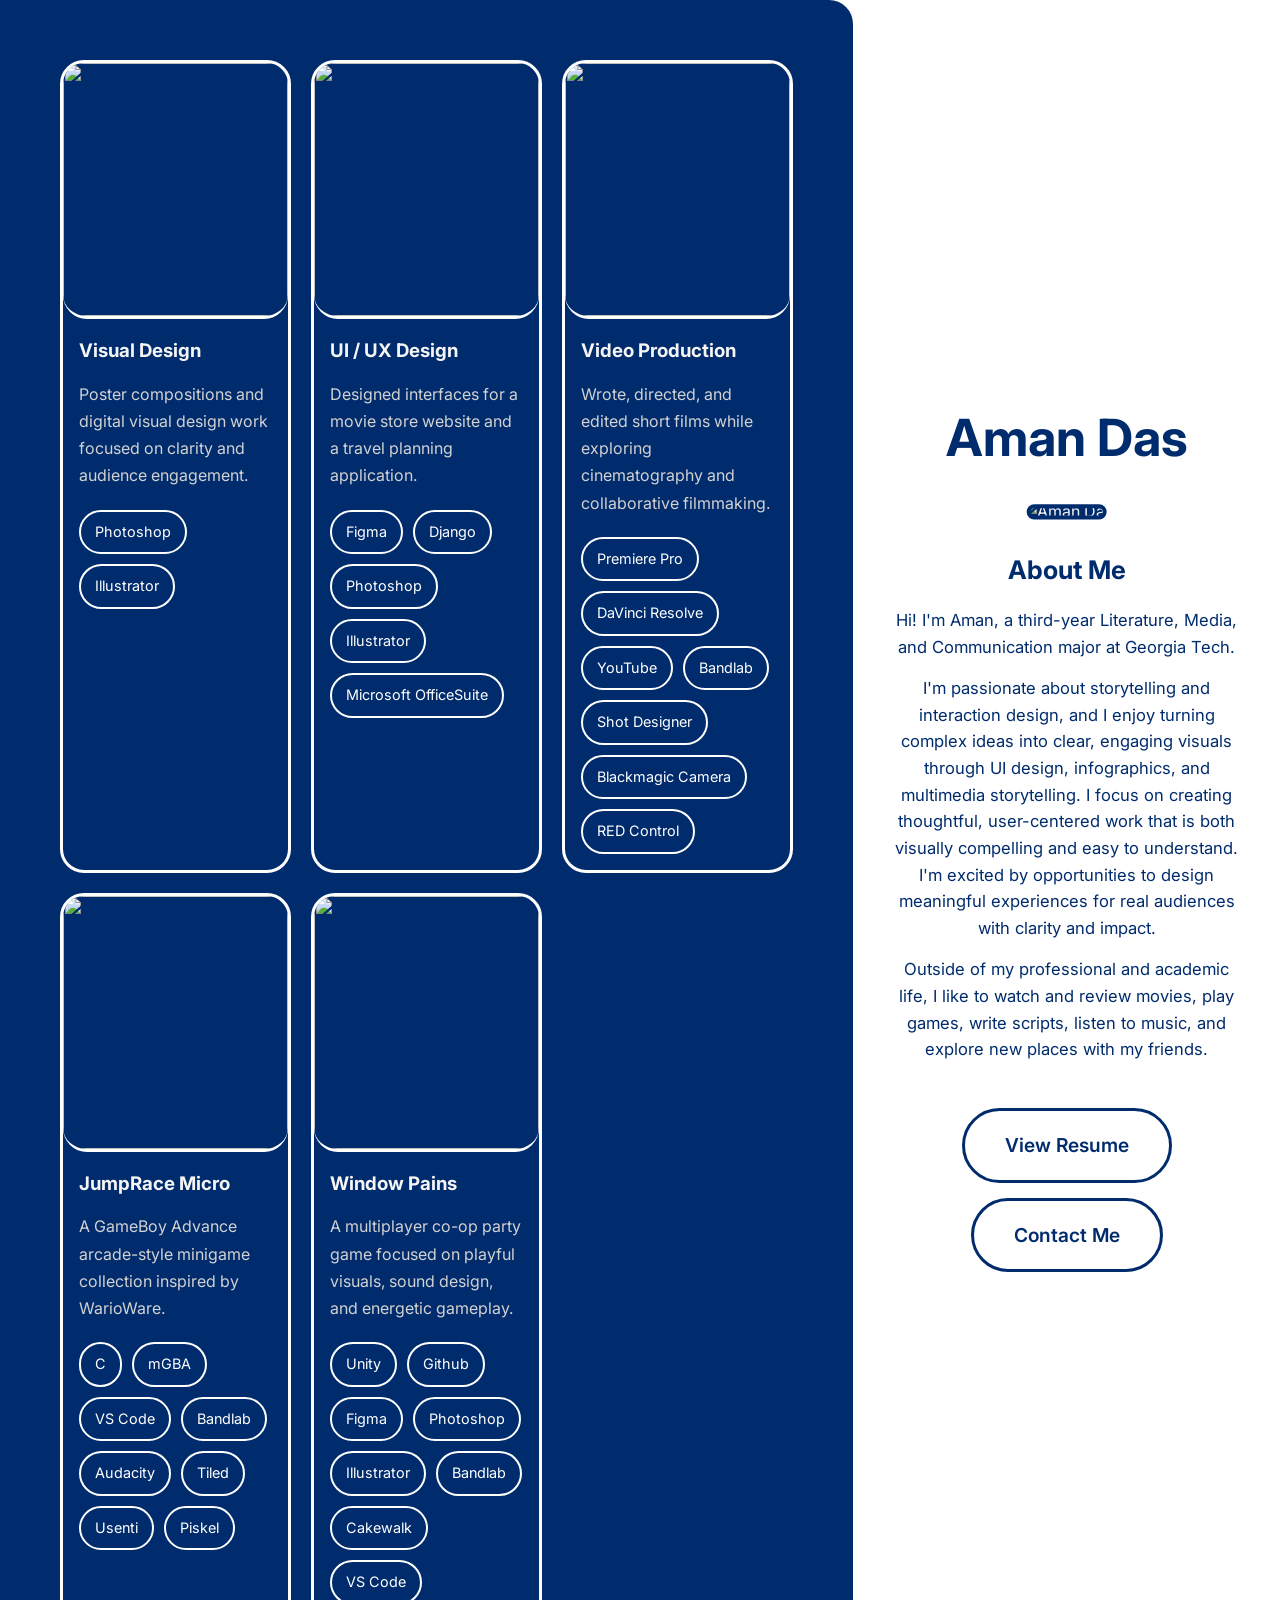
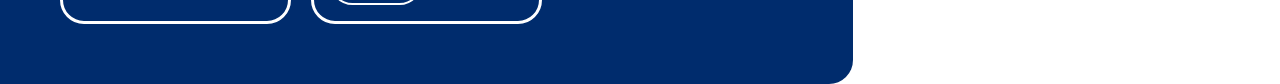
==== index.html @ cfcc7aed "Initial Commit" ====
<!DOCTYPE html>
<html lang="en">
<head>
    <meta charset="UTF-8" />
    <meta name="viewport" content="width=device-width, initial-scale=1.0" />
    <title>Aman Das | Portfolio</title>

    <link rel="stylesheet" href="style.css">

    <link rel="preconnect" href="https://fonts.googleapis.com">
    <link rel="preconnect" href="https://fonts.gstatic.com" crossorigin>

    <link href="https://fonts.googleapis.com/css2?family=Inter:wght@300;400;500;600;700&display=swap" rel="stylesheet">
</head>

<body>

<div class="main-layout">

    <!-- LEFT SIDE: PROJECTS -->
    <section class="projects-section">
        <div class="projects-grid">

            <!-- Visual Design -->
            <a href="visualDesign.html" class="project-card">
                <div class="project-image">
                    <img src="images/VD0.jpeg">
                </div>
                <div class="project-content">
                    <h3>Visual Design</h3>
                    <p>
                        Poster compositions and digital visual design work
                        focused on clarity and audience engagement.
                    </p>
                    <div class="tools">
                        <div class="tool">Photoshop</div>
                        <div class="tool">Illustrator</div>
                    </div>
                </div>
            </a>

            <!-- UI DESIGN -->
            <a href="ui.html" class="project-card">
                <div class="project-image">
                    <img src="images/UI0.png">
                </div>
                <div class="project-content">
                    <h3>UI / UX Design</h3>
                    <p>
                        Designed interfaces for a movie store website and a
                        travel planning application.
                    </p>
                    <div class="tools">
                        <div class="tool">Figma</div>
                        <div class="tool">Django</div>
                        <div class="tool">Photoshop</div>
                        <div class="tool">Illustrator</div>
                        <div class="tool">Microsoft OfficeSuite</div>
                    </div>
                </div>
            </a>

            <!-- VIDEO -->
            <a href="vp.html" class="project-card">
                <div class="project-image">
                    <img src="images/VP0.jpg">
                </div>
                <div class="project-content">
                    <h3>Video Production</h3>
                    <p>
                        Wrote, directed, and edited short films while exploring
                        cinematography and collaborative filmmaking.
                    </p>
                    <div class="tools">
                        <div class="tool">Premiere Pro</div>
                        <div class="tool">DaVinci Resolve</div>
                        <div class="tool">YouTube</div>
                        <div class="tool">Bandlab</div>
                        <div class="tool">Shot Designer</div>
                        <div class="tool">Blackmagic Camera</div>
                        <div class="tool">RED Control</div>
                    </div>
                </div>
            </a>

            <!-- GAME DESIGN -->
            <div class="project-card" onclick="window.location.href='jrm.html'" style="cursor:pointer">
                <div class="project-image">
                    <img src="Images/JRM0.png">
                </div>
                <div class="project-content">
                    <h3>JumpRace Micro</h3>
                    <p>
                        A GameBoy Advance arcade-style minigame collection
                        inspired by WarioWare.
                    </p>
                    <div class="tools">
                        <div class="tool">C</div>
                        <div class="tool">mGBA</div>
                        <div class="tool">VS Code</div>
                        <div class="tool">Bandlab</div>
                        <div class="tool">Audacity</div>
                        <div class="tool">Tiled</div>
                        <div class="tool">Usenti</div>
                        <div class="tool">Piskel</div>
                    </div>
                </div>
            </div>

            <!-- WINDOW PAINS -->
            <div class="project-card" onclick="window.location.href='wp.html'" style="cursor:pointer">
                <div class="project-image">
                    <img src="images/WP0.png">
                </div>
                <div class="project-content">
                    <h3>Window Pains</h3>
                    <p>
                        A multiplayer co-op party game focused on playful
                        visuals, sound design, and energetic gameplay.
                    </p>
                    <div class="tools">
                        <div class="tool">Unity</div>
                        <div class="tool">Github</div>
                        <div class="tool">Figma</div>
                        <div class="tool">Photoshop</div>
                        <div class="tool">Illustrator</div>
                        <div class="tool">Bandlab</div>
                        <div class="tool">Cakewalk</div>
                        <div class="tool">VS Code</div>
                    </div>
                </div>
            </div>

        </div>
    </section>

    <!-- RIGHT SIDE: CONTENT -->
    <section class="content-section">
        <div class="content-wrapper">
            <h1 class="main-title">
                <span>Aman Das</span>
            </h1>

            <div class="about-container-vertical">
                <div class="about-image-wrapper">
                    <img src="images/about.jpg" alt="Aman Das" class="about-image-vertical">
                </div>
                <div class="about-card-vertical">
                    <h2>About Me</h2>
                    <p>
                        Hi! I'm Aman, a third-year Literature, Media, and Communication major at Georgia Tech. 
                    </p>
                    <p>
                        I'm passionate about storytelling and interaction design, and I enjoy turning complex ideas into clear, engaging visuals through UI design, infographics, and multimedia storytelling. I focus on creating thoughtful, user-centered work that is both visually compelling and easy to understand. I'm excited by opportunities to design meaningful experiences for real audiences with clarity and impact.
                    </p>
                    <p>
                        Outside of my professional and academic life, I like to watch and review movies, play games, write scripts, listen to music, and explore new places with my friends.
                    </p>
                </div>
            </div>

            <div class="content-buttons">
                <a href="Aman Das Resume (May 2026).pdf" download class="btn btn-primary">View Resume</a>
                <a href="contact.html" class="btn btn-secondary">Contact Me</a>
            </div>
        </div>
    </section>

</div>

</body>
</html>
---- style.css ----
* {
    margin: 0;
    padding: 0;
    box-sizing: border-box;
}

body {
    font-family: 'Inter', sans-serif;
    background:  #002c6d;
    color: #f5f5f5;
    line-height: 1.7;
}

a {
    text-decoration: none;
    color: inherit;
}

img {
    width: 100%;
    display: block;
}

/* NAV */

nav {
    display: none;
}

/* HOME BUTTON */

.home-btn {
    position: fixed;
    top: 20px;
    right: 24px;
    z-index: 1000;
    color: #002c6d;
    border: 3px solid #002c6d;
    padding: 8px 18px;
    border-radius: 999px;
    font-family: 'Inter', sans-serif;
    font-size: 1.5rem;
    font-weight: 500;
    letter-spacing: 0.03em;
    backdrop-filter: blur(8px);
    transition: background 0.2s, color 0.2s, border-color 0.2s, transform 0.2s;
    cursor: pointer;
}

.home-btn:hover {
    background: #002c6d;
    color: #ffffff;
    border-color: #002c6d;
    transform: translateY(-3px);
}

.home-btn-light {
    color: #ffffff;
    border-color: #ffffff;
}

.home-btn-light:hover {
    background: #ffffff;
    color: #002c6d;
    border-color: #ffffff;
    transform: translateY(-3px);
}

.logo {
    font-size: 1.2rem;
    font-weight: 700;
}

.nav-links {
    display: flex;
    gap: 28px;
}

.nav-links a {
    color: #d6d6d6;
    transition: 0.3s;
}

.nav-links a:hover {
    color: white;
}

/* MAIN LAYOUT - TWO COLUMN (1/3 and 2/3) */

.main-layout {
    background: #ffffff;
    display: grid;
    grid-template-columns: 2fr 1fr;
    min-height: 100vh;
    gap: 0;
}

.projects-section {
    background: #002c6d;
    border-radius: 0px 24px 24px 0px;
    padding: 40px;
    flex: 1;
    overflow-y: auto;
    display: flex;
    flex-direction: column;
    justify-content: center;
    align-items: center;
}

.content-section {
    background: #ffffff;
    padding: 40px;
    display: flex;
    flex-direction: column;
    justify-content: center;
    align-items: center;
    overflow-y: auto;
}

.content-wrapper {
    max-width: 100%;
    width: 100%;
    text-align: center;
}

.main-title {
    font-size: clamp(2rem, 4vw, 4.5rem);
    line-height: 1.05;
    margin-bottom: 30px;
    color: #002c6d;
}

.main-title span {
    color: #002c6d;
}

.about-container-vertical {
    display: flex;
    flex-direction: column;
    gap: 20px;
    margin-bottom: 30px;
    align-items: center;
}

.about-image-wrapper {
    background: #002c6d;
    padding: 3px;
    border-radius: 24px;
    display: flex;
    align-items: center;
    justify-content: center;
    clip-path: inset(9px round 24px);
}

.about-image-vertical {
    width: 100%;
    height: auto;
    max-width: 420px;
    object-fit: contain;
    clip-path: inset(10px round 24px);
}

.about-card-vertical {
    background: transparent;
}

.about-card-vertical h2 {
    margin-bottom: 15px;
    color: #002c6d;
    font-size: clamp(1.2rem, 2vw, 2.3rem);
}

.about-card-vertical p {
    color: #002c6d;
    margin-bottom: 15px;
    line-height: 1.6;
    font-size: clamp(0.9rem, 1.3vw, 1.4rem);
}

.content-buttons {
    display: flex;
    gap: 15px;
    flex-wrap: wrap;
    justify-content: center;
}

/* HERO */

.hero {
    min-height: 100vh;

    display: flex;
    align-items: center;

    padding: 140px 8%;

    background:
        linear-gradient(to bottom right,
        rgba(0,0,0,0.7),
        rgba(15,17,21,0.95)),

        url('images/indexBG.jpg');

    background-size: cover;
    background-position: center;
}

.hero-content {
    max-width: 1200px;
    margin: 0 auto;
}

.about-container {
    display: flex;
    flex-direction: row;
    gap: 30px;
    align-items: stretch;
    margin-bottom: 30px;
    justify-content: center;
}

.about-image {
    width: auto;
    height: 75%;
    object-fit: cover;
    object-position: center;
    border-radius: 50px;
    flex-shrink: 0;
    clip-path: inset(20px round 24px);
    margin-top: -20px;
}

.hero h1 {
    font-size: clamp(2rem, 4vw, 4.5rem);
    line-height: 1.05;
    margin-bottom: 34px;
    text-align: center;
}

.hero h1 span {
    color: #7ec8ff;
}

.hero p {
    color: #d7d7d7;
    font-size: 1.15rem;
    margin-bottom: 35px;
}

.hero-buttons {
    display: flex;
    gap: 18px;
    justify-content: center;
}

.btn {
    padding: 18px 40px;
    border-radius: 999px;
    font-size: 1.2rem;
    font-weight: 600;
    transition: 0.3s;
}

.btn-primary {
    background: #ffffff;
    color: #002c6d;
    border: 3px solid #002c6d;
}

.btn-secondary {
    border: 3px solid #002c6d;
    color: #002c6d;
}

.btn:hover {
    transform: translateY(-3px);
}

.btn-primary:hover {
    background: #002c6d;
    color: #ffffff;
    border-color: #002c6d;
}

.btn-secondary:hover {
    background: #002c6d;
    color: #ffffff;
    border-color: #002c6d;
}

/* PAGE */

.page-section {
    padding: 150px 8% 100px;
    max-width: 1200px;
    margin: 0 auto;
    background: #002c6d;
}

.section-title {
    font-size: clamp(1.5rem, 2.5vw, 3rem);
    margin-bottom: 50px;
    text-align: center;
}

/* ABOUT */

.about-grid {
    display: grid;
    grid-template-columns: 1fr 1fr;
    gap: 30px;
}

.about-card {
    background: #171b22;
    padding: 40px;
    border-radius: 24px;
}

.about-card h3 {
    margin-bottom: 18px;
}

/* PROJECTS */

.projects-grid {
    display: grid;
    grid-template-columns: repeat(3, 1fr);
    gap: 20px;
    margin: 20px;
}

a.project-card {
    text-decoration: none;
    color: inherit;
}

.project-card {
    background: #002c6d;
    border-radius: 24px;
    overflow: hidden;
    transition: transform 0.3s, background 0.3s, color 0.3s, border-color 0.3s;
    transition: 0.3s;
    display: flex;
    flex-direction: column;
    border: 3px solid white;
}

.project-card:hover {
    transform: translateY(-8px);
    background: #ffffff;
    color: #002c6d;
    border-color: #002c6d;
}

.project-card:hover .project-image {
    border-bottom-color: #002c6d;
}

.project-card:hover .project-content p {
    color: #002c6d;
}

.project-card:hover .tool {
    background: #ffffff;
    color: #002c6d;
    border-color: #002c6d;
}

.project-image {
    height: clamp(160px, 20vw, 280px);
    border-bottom-right-radius: 24px;
    border-bottom-left-radius: 24px;
    overflow: hidden;
    flex-shrink: 0;
    border-bottom: 3px solid white;
}

.project-image img {
    height: 100%;
    object-fit: cover;
    width: 100%;
}

.project-content {
    padding: 16px;
    flex: 1;
    display: flex;
    flex-direction: column;
    overflow: hidden;
}

.project-content h3 {
    margin-bottom: 14px;
}

.project-content p {
    color: #d2d2d2;
    margin-bottom: 20px;
}

.tools {
    display: flex;
    gap: 10px;
    flex-wrap: wrap;
}

.tool {
    background: #002c6d;
    color: #ffffff;
    padding: 8px 14px;
    border-radius: 999px;
    font-size: 0.9rem;
    border: 2px solid #ffffff;
}

/* CONTACT */

.contact-box {
    background: #ffffff;

    padding: 60px;
    border-radius: 30px;
    text-align: center;
}

.contact-box h1 {
    margin-bottom: 18px;
    color: #002c6d;
}

.contact-box p {
    color: #002c6d;
    margin-bottom: 35px;
}

.contact-links {
    display: flex;
    justify-content: center;
    gap: 40px;
    flex-wrap: wrap;
}

.contact-item {
    display: flex;
    align-items: center;
    gap: 15px;
}

.contact-text {
    color: #002c6d;
    font-size: 1rem;
}

.contact-links a {
    background: #ffffff;
    border: 2px solid #002c6d;
    color: #002c6d;
    padding: 14px 24px;
    border-radius: 999px;
    transition: 0.3s;
}

.contact-links a:hover {
    background: #002c6d;
    color: #ffffff;
    border-color: #002c6d;
    transform: translateY(-3px);
}

/* CONTACT PAGE — fluid scaling */

.contact-page .contact-box {
    padding: clamp(30px, 6vw, 90px);
    border-radius: clamp(20px, 3vw, 45px);
}

.contact-page .contact-box h1 {
    font-size: clamp(1.6rem, 3vw, 3rem);
    margin-bottom: clamp(14px, 2vw, 27px);
}

.contact-page .contact-box p {
    font-size: clamp(0.95rem, 1.5vw, 1.5rem);
    margin-bottom: clamp(28px, 4vw, 53px);
}

.contact-page .contact-links {
    gap: clamp(24px, 4vw, 60px);
    flex-wrap: wrap;
}

.contact-page .contact-item {
    gap: clamp(12px, 1.8vw, 23px);
}

.contact-page .contact-text {
    font-size: clamp(0.85rem, 1.3vw, 1.5rem);
}

.contact-page .contact-links a {
    padding: clamp(10px, 1.5vw, 21px) clamp(18px, 2.5vw, 36px);
    font-size: clamp(0.85rem, 1.3vw, 1.5rem);
    border-width: 3px;
}

/* MOBILE */

@media (max-width: 900px) {

    .main-layout {
        grid-template-columns: 1fr;
    }

    .projects-grid {
        grid-template-columns: repeat(2, 1fr);
    }

    .about-grid {
        grid-template-columns: 1fr;
    }

    .about-container {
        flex-direction: column;
    }

    .hero h1 {
        font-size: 3rem;
    }

    .main-title {
        font-size: 2.5rem;
    }

}

@media (max-width: 650px) {

    .nav-links {
        display: none;
    }

    .hero h1 {
        font-size: 2.3rem;
    }

    .page-section {
        padding: 130px 5% 80px;
    }

    .projects-section {
        padding: 20px;
    }

    .content-section {
        padding: 40px 20px;
    }

    .main-title {
        font-size: 2rem;
    }

}

/* VISUAL DESIGN SECTION */

.project-detail-header {
    text-align: center;
    padding: 20px 10px;
}

.project-title {
    font-size: clamp(2rem, 5vw, 5.5rem);
    color: #002c6d;
}

.project-tools {
    font-size: clamp(0.9rem, 1.8vw, 2.1rem);
    color: #002c6d;
}

.visual-design-page {
    background: #ffffff;
}

/* DESIGN INTRO SECTION */

html:has(.visual-design-page) body {
    display: flex;
    flex-direction: column;
    min-height: 100vh;
}

html:has(.visual-design-page) .design-intro-section {
    flex: 1;
}

.design-intro-section {
    display: grid;
    grid-template-columns: 1fr 2fr;
    grid-template-rows: 1fr;
    gap: 0;
    background: #ffffff;
    padding-top: 0;
}

.design-intro-box {
    background: #002c6d;
    color: #ffffff;
    padding: 60px 30px;
    display: flex;
    align-items: center;
    justify-content: center;
    align-self: stretch;
    clip-path: inset(20px round 24px);
}

.design-intro-box p {
    font-size: clamp(1rem, 1.8vw, 2.15rem);
    line-height: 1.8;
    text-align: center;
    color: #ffffff;
}

.design-image-grid {
    display: grid;
    grid-template-columns: 1fr 1fr;
    grid-template-rows: 1fr 1fr;
    gap: 12px;
    padding: 20px;
    background: #ffffff;
}

.design-img-cell {
    display: flex;
    align-items: center;
    justify-content: center;
}

.design-img-cell img {
    width: auto;
    height: auto;
    border-radius: 30px;
    max-width: 100%;
    max-height: 100%;
    object-fit: contain;
    display: block;
    transform: translateX(-26px);
    border: 3px solid #002c6d;
}

.design-img-cell:nth-child(2) img {
    max-width: calc(100% + 27px);
    max-height: calc(100% + 27px);
    transform: translateX(-26px) translateY(8px);
}

.design-img-cell:nth-child(4) img {
    transform: translateX(-26px) translateY(18px);
}

/* UI DESIGN PAGE OVERRIDES */
html:has(.ui-design-page) .design-intro-box {
    padding: 60px 60px;
}

html:has(.ui-design-page) .design-intro-box p {
    font-size: clamp(1rem, 1.8vw, 2rem);
}


/* VISUAL DESIGN PAGE — balanced column layout */

.vd-grid {
    display: flex;
    gap: 12px;
}

.vd-col {
    flex: 1;
    display: flex;
    justify-content: flex-start;
    flex-direction: column;
    gap: clamp(12px, 2vh, 28px);
}

/* Right col is 1.26× wider so VD2+VD4 total height matches VD1+VD3 */
.vd-col-wide {
    flex: 1.26;
}

.vd-col .design-img-cell {
    flex: none;
}

.vd-col .design-img-cell img {
    width: 100%;
    height: auto;
    transform: none;
    max-width: unset;
    max-height: unset;
}

html:has(.visual-design-page) .jrm-intro-section {
    flex: none;
}

/* JRM: 3 equal columns instead of 2 */
.jrm-grid.vd-grid {
    display: flex;
}

.jrm-grid .vd-col {
    flex: 1;
}

html:has(.jrm-intro-section) .design-intro-section {
    grid-template-columns: 0.6fr 2fr;
}

html:has(.jrm-intro-section) .design-intro-box {
    align-self: start;
    padding: 24px 20px;
    flex-direction: column;
    justify-content: center;
}

html:has(.jrm-intro-section) .design-intro-box p {
    font-size: clamp(0.75rem, 1vw, 1.1rem);
    line-height: 1.6;
}

.jrm-title-btn {
    display: inline-block;
    border: 3px solid #002c6d;
    border-radius: 999px;
    padding: 8px 36px;
    margin-bottom: 20px;
    font-weight: 700;
    transition: background 0.3s, color 0.3s, transform 0.3s;
}

.jrm-title-btn:hover {
    background: #002c6d;
    color: #ffffff;
    transform: translateY(-5px);
}

/* WINDOW PAINS — AUDIO */

.wp-audio-cell {
    display: flex;
    flex-direction: column;
    gap: 10px;
    background: #002c6d;
    border-radius: 20px;
    padding: 18px 20px;
}

.wp-audio-label {
    font-size: clamp(0.85rem, 1.2vw, 1.1rem);
    font-weight: 700;
    color: #ffffff;
    letter-spacing: 0.08em;
    text-transform: uppercase;
    margin-bottom: 4px;
}

.wp-audio-track {
    display: flex;
    align-items: center;
    justify-content: space-between;
    gap: 12px;
}

.wp-audio-track span {
    color: #ffffff;
    font-size: clamp(0.8rem, 1vw, 1rem);
    white-space: nowrap;
    min-width: 90px;
}

.wp-audio-track audio {
    width: 100%;
    height: 32px;
}

/* VP CARDS SECTION */

.vp-cards-grid {
    padding: 20px;
    display: flex;
    flex-direction: column;
    gap: 14px;
    background: #ffffff;
    overflow-y: auto;
}

.vp-spotlight-label {
    font-size: clamp(0.9rem, 1.5vw, 1.5rem);
    font-weight: 700;
    color: #002c6d;
    letter-spacing: 0.08em;
    text-transform: uppercase;
    align-self: center;
}

.vp-featured-card {
    max-width: 50%;
    align-self: center;
}

.vp-cards-grid .project-image {
    height: auto;
}

.vp-cards-grid .project-image img {
    height: auto;
    object-fit: unset;
}

.vp-small-cards {
    display: flex;
    gap: 12px;
}

.vp-small-cards .project-card {
    flex: 1;
    min-width: 0;
}

.vp-small-cards .project-image img {
    aspect-ratio: 16 / 9;
    object-fit: cover;
}

.vp-small-cards .project-content h3 {
    font-size: clamp(0.65rem, 0.9vw, 1rem);
    margin-bottom: 0;
}

/* RESPONSIVE — DETAIL PAGES */

@media (max-width: 900px) {
    html:has(.visual-design-page) .design-intro-section {
        flex: none;
    }

    .design-intro-section {
        grid-template-columns: 1fr;
    }

    .design-image-grid {
        grid-template-rows: auto;
    }

    .design-intro-box {
        clip-path: inset(10px round 16px);
        padding: 30px 20px;
    }

    .jrm-grid {
        grid-template-columns: 1fr 1fr;
    }

    .home-btn {
        font-size: 1.1rem;
        padding: 6px 14px;
    }
}

@media (max-width: 540px) {
    .jrm-grid {
        grid-template-columns: 1fr;
    }

    .design-image-grid {
        grid-template-columns: 1fr;
    }

    .projects-grid {
        grid-template-columns: 1fr;
    }
}
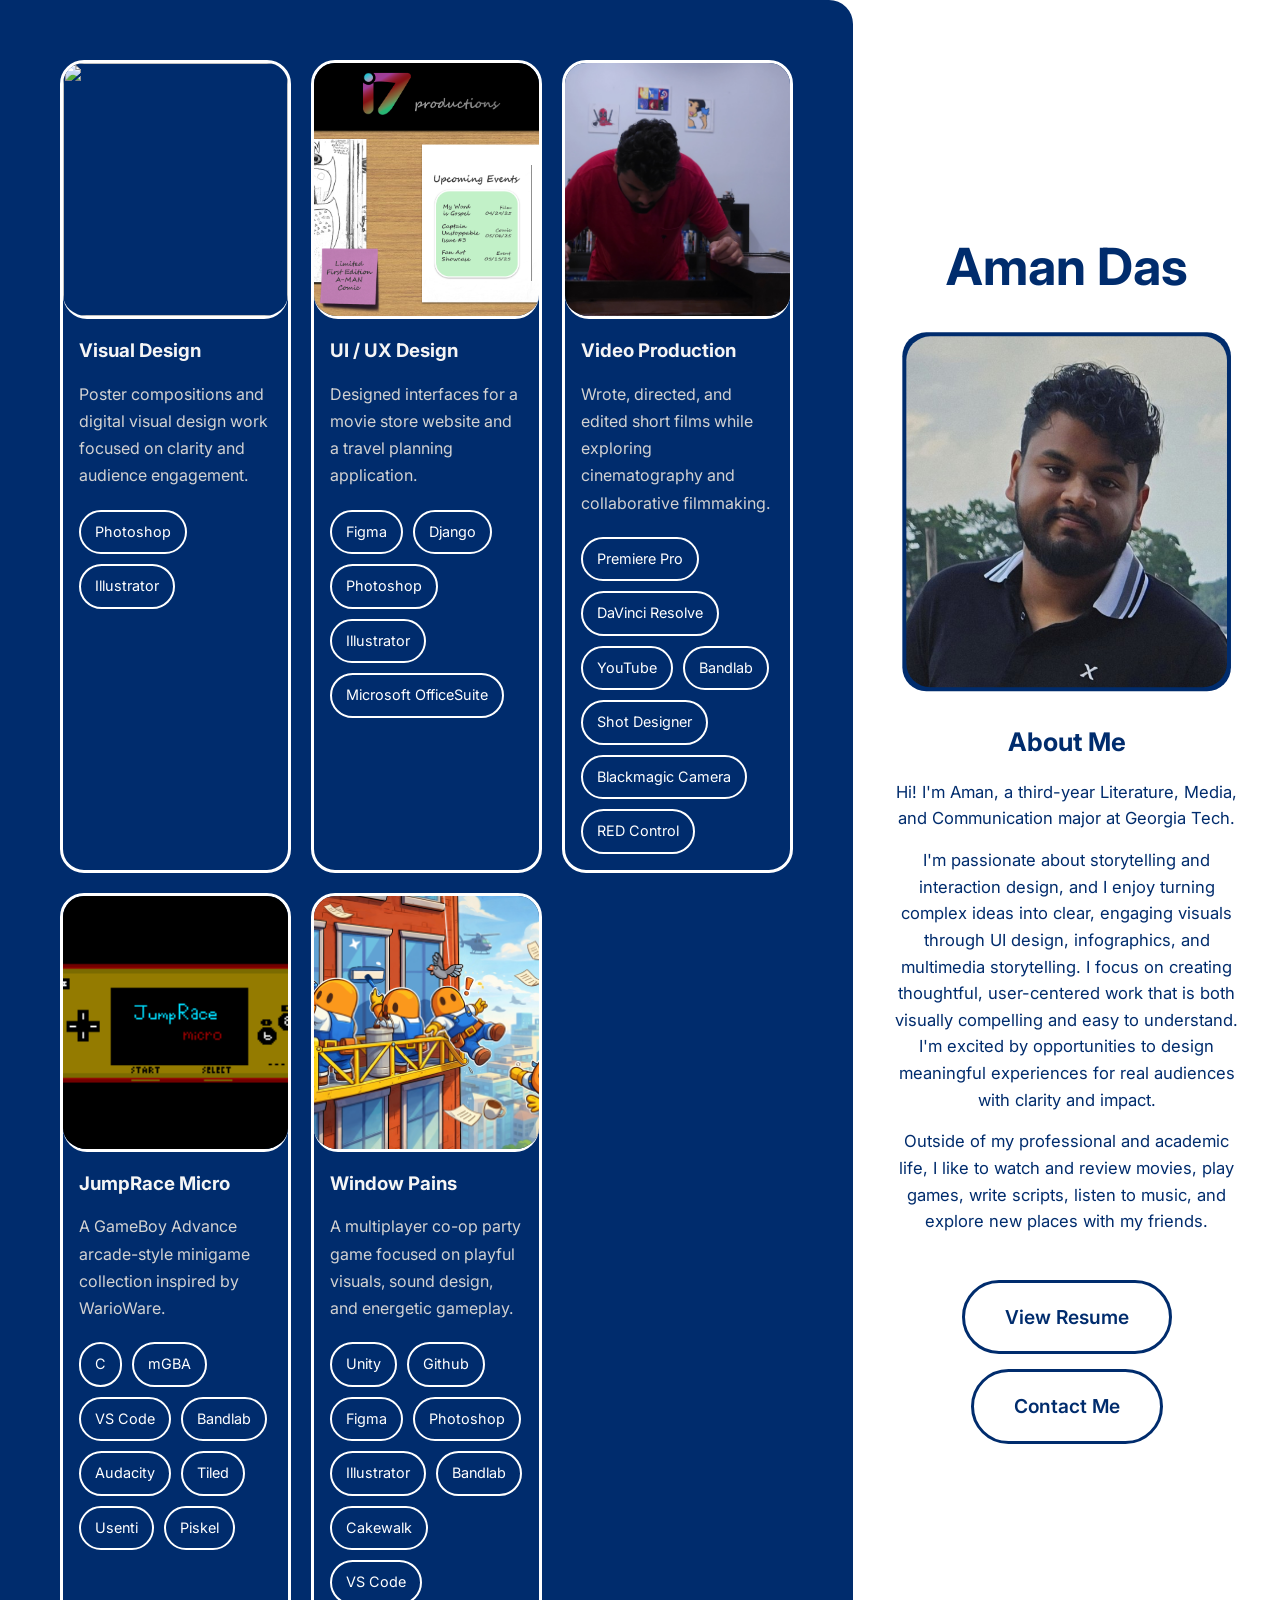
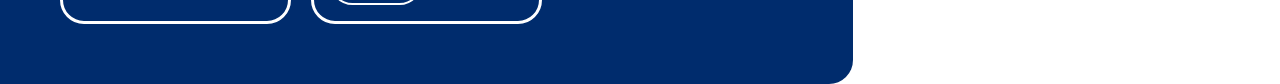
==== commit 4ef8eee6: "JRM picture fix" ====
--- a/index.html
+++ b/index.html
@@ -86,7 +86,7 @@
             <!-- GAME DESIGN -->
             <div class="project-card" onclick="window.location.href='jrm.html'" style="cursor:pointer">
                 <div class="project-image">
-                    <img src="Images/JRM0.png">
+                    <img src="images/JRM0.png">
                 </div>
                 <div class="project-content">
                     <h3>JumpRace Micro</h3>
